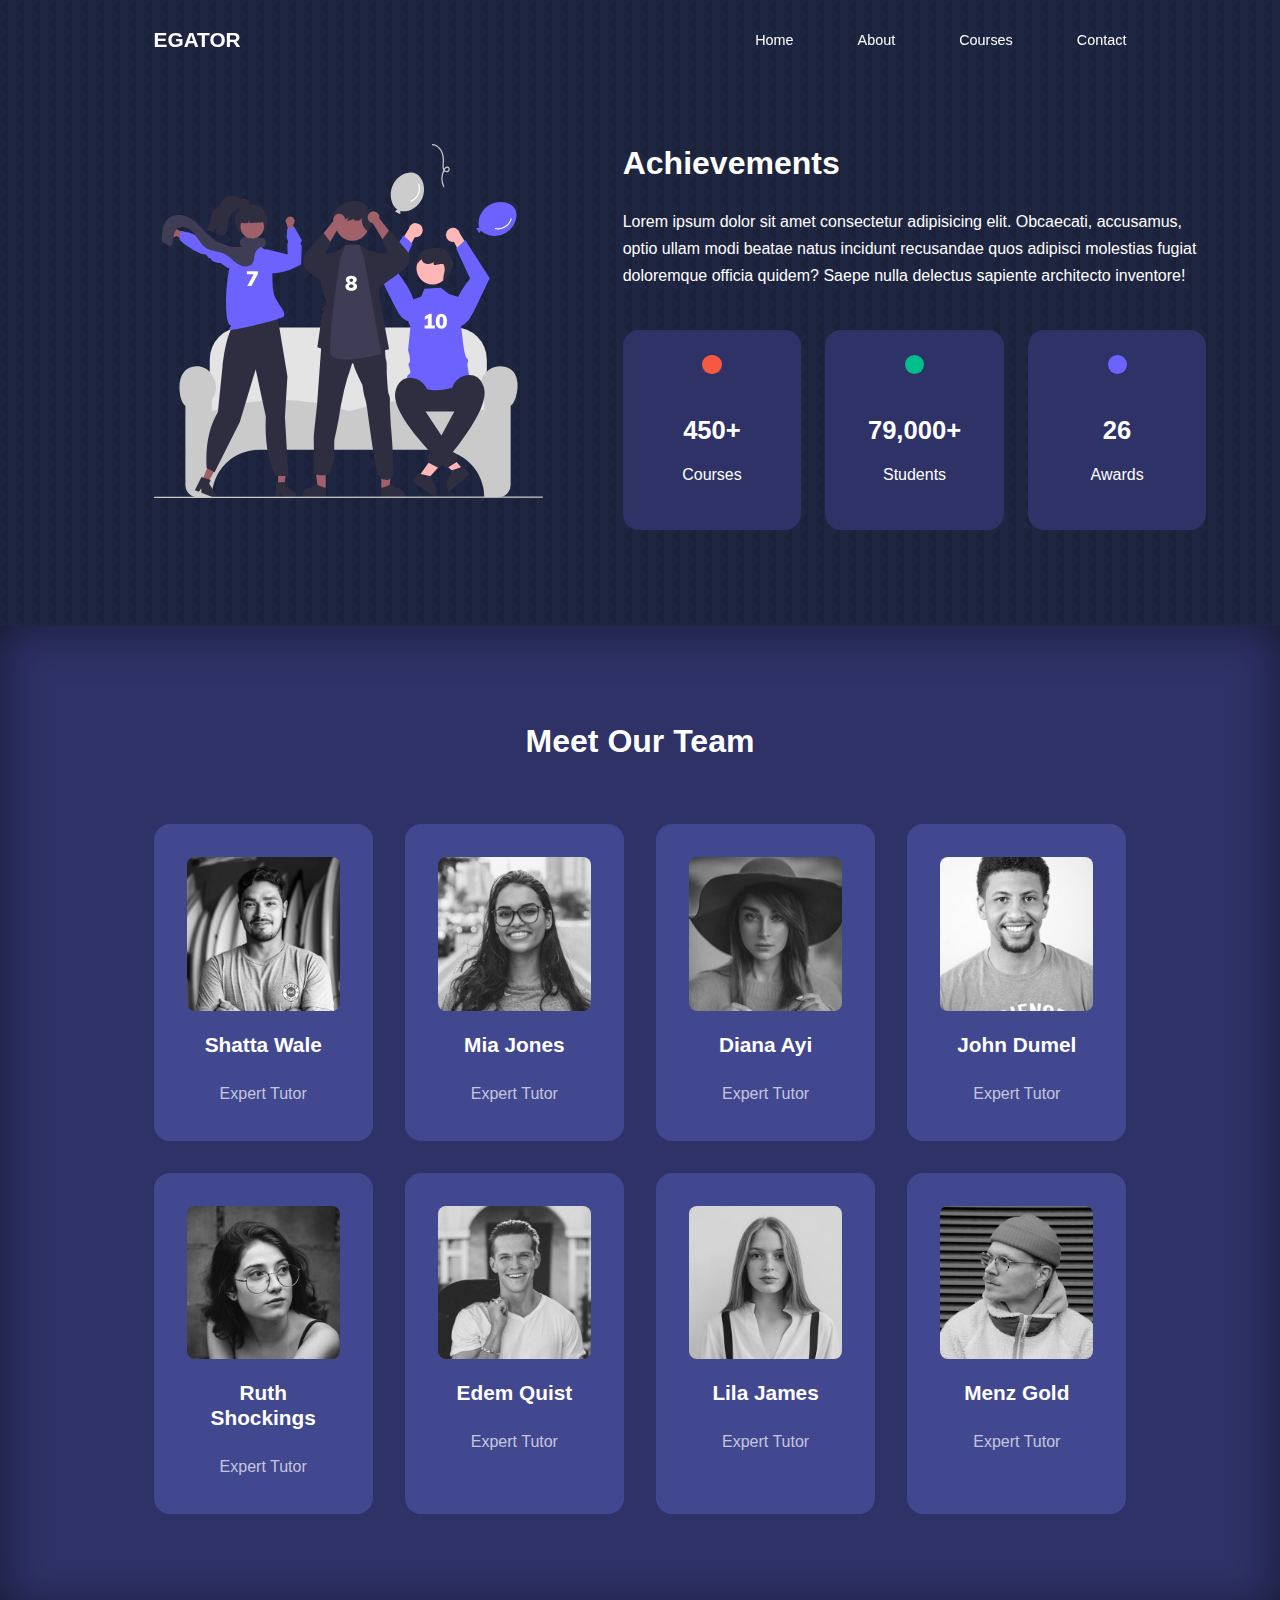
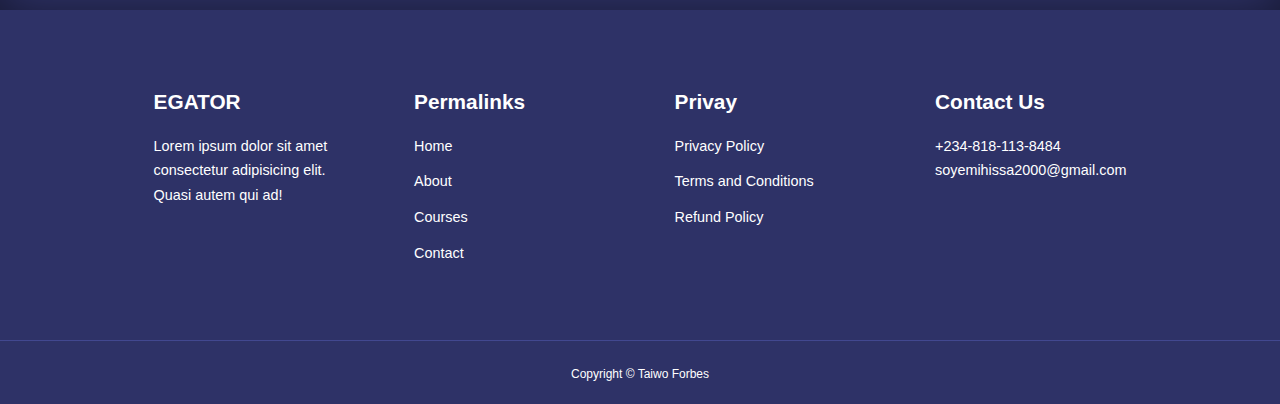
==== about.html @ 5dd90e84 "pushing all work" ====
<!DOCTYPE html>
<html lang="en">

<head>
    <meta charset="UTF-8">
    <meta http-equiv="X-UA-Compatible" content="IE=edge">
    <meta name="viewport" content="width=device-width, initial-scale=1.0">
    <title>Education Website</title>
    <link rel="stylesheet" href="./css/stlye.css">
    <link rel="stylesheet" href="./css/about.css">
    <!-- Iconscout cdn -->
    <link rel="stylesheet" href="https://unicons.iconscout.com/release/v4.0.0/css/line.css">

    <style>
        body {
            background-image: url('./assets/images/bg-texture.png');
        }
    </style>
</head>

<body>
    <nav>
        <div class="container nav__container">
            <a href="index.html">
                <h4>EGATOR</h4>
            </a>
            <ul class="nav__menu">
                <li><a href="index.html">Home</a></li>
                <li><a href="about.html">About</a></li>
                <li><a href="courses.html">Courses</a></li>
                <li><a href="contact.html">Contact</a></li>
            </ul>
            <button id="open-menu-btn">
                <i class="uil uil-bars"></i>
            </button>
            <button id="close-menu-btn">
                <i class="uil uil-multiply"></i>
            </button>
        </div>
    </nav>
    <!-- ========= END OF NVBAR ==========-->


    <section class="about__achievements">
        <div class="container about__achievements-container">
            <div class="about__achievements-left">
                <img src="./assets/images/about achievements.svg" alt="">
            </div>

            <div class="about__achievements-right">
                <h1>Achievements</h1>
                <p>
                    Lorem ipsum dolor sit amet consectetur adipisicing elit. Obcaecati, accusamus, optio ullam modi beatae natus incidunt recusandae quos adipisci molestias fugiat doloremque officia quidem? Saepe nulla delectus sapiente architecto inventore!
                </p>

                <div class="achievements__cards">
                    
                    <article class="achievement__card">
                       <span class="achievement__icon">
                        <i class="uil uil-video"></i>
                       </span> 
                       <h3>450+</h3>
                       <p>Courses </p>
                    </article>

                    <article class="achievement__card">
                       <span class="achievement__icon">
                        <i class="uil uil-users-alt"></i>
                       </span> 
                       <h3>79,000+</h3>
                       <p>Students</p>
                    </article>

                    <article class="achievement__card">
                       <span class="achievement__icon">
                        <i class="uil uil-trophy"></i>
                       </span> 
                       <h3>26</h3>
                       <p>Awards</p>
                    </article>
                </div>
            </div>

        </div>
    </section>

    <!-- ================= END OF ACHIEVEMENTS ================ -->

    <section class="team">
        <h2>Meet Our Team</h2>
        <div class="container team__container">
            
           <article class="team__member">
            <div class="team__member-image">
              <img src="./assets/images/tm1.jpg" alt="">  
            </div>
            <div class="team__member-info">
                <h4>Shatta Wale</h4>
                <p>Expert Tutor</p>
            </div>
            <div class="team__member-socials">
                <a href="http://instagram.com" target="_blank"> <i class="uil uil-instagram"></i></a>
                <a href="http://twitter.com" target="_blank"> <i class="uil uli-twitter-alt"></i></a>
                <a href="http://linkedin.com" target="_blank"> <i class="uil uli-linkdedin-alt"></i></a>
            </div>
           </article> 

           
        </div>
    </section>



    <!-- =============== FOOTER =============== -->
    <footer class="footer">
        <div class="container footer__container">
            <div class="footer__1">
                <a href="index.html" class="footer__logo">
                    <h4>EGATOR</h4>
                </a>
                <p>Lorem ipsum dolor sit amet consectetur adipisicing elit. Quasi autem qui ad!</p>
            </div>

            <div class="footer__2">
                <h4>Permalinks</h4>
                <ul>
                    <li><a href="index.html">Home</a></li>
                    <li><a href="about.html">About</a></li>
                    <li><a href="course.html">Courses</a></li>
                    <li><a href="contact.html">Contact</a></li>
                </ul>
            </div>

            <div class="footer__3">
                <h4>Privay</h4>
                <ul class="privacy">
                    <li><a href="#">Privacy Policy</a></li>
                    <li><a href="#">Terms and Conditions</a></li>
                    <li><a href="#">Refund Policy</a></li>
                </ul>
            </div>

            <div class="footer__4">
                <h4>Contact Us</h4>
                <div>
                    <p>+234-818-113-8484</p>
                    <p>soyemihissa2000@gmail.com</p>
                </div>

                <ul class="footer__socials">
                    <li>
                        <a href="#"><i class="uil uil-facebook-f"></i></a>
                    </li>
                    <li>
                        <a href="#"><i class="uil uil-instagram-alt"></i></a>
                    </li>
                    <li>
                        <a href="#"><i class="uil uil-twitter"></i></a>
                    </li>
                    <li>
                        <a href="#"><i class="uil uil-linkedin"></i></a>
                    </li>
                </ul>
            </div>

        </div>

        <div class="footer__copyright">
            <small>Copyright &copy; Taiwo Forbes</small>
        </div>
    </footer>

    <!-- ====================  END OF FOOTER ====================== -->

    <!-- Javascript -->
    <script src="main.js"></script>
    <script src="about.js"></script>
</body>

</html>
---- css/stlye.css ----
* {
    margin: 0;
    padding: 0;
    border: 0;
    outline: 0;
    box-sizing: border-box;
    text-decoration: none;
    list-style: none;
}

:root {
    --color-primary: #6c63ff;
    --color-success: #00bf8c;
    --color-warning: #f7c94b;
    --color-danger: #f75842;
    --color-danger-variant: rgba(247, 88, 66, 0.4);
    --color-white: #fff;
    --color-light: rgba(255, 255, 255, 0.7);
    --color-black: #000;
    --color-bg: #1f2641;
    --color-bg1: #2e3267;
    --color-bg2: #424890;

    --container-width-lg: 76%;
    --container-width-md: 90%;
    --container-width-sm: 94%;

    --transition: all 400ms ease;

}

body {
    font-family: 'Montserrat', sans-serif;
    line-height: 1.7;
    color: var(--color-white);
    background-color: var(--color-bg);
}

.container {
    width: var(--container-width-lg);
    margin: 0 auto;

}

section {
    padding: 6rem 0;
}

section h2 {
    text-align: center;
    margin-bottom: 4rem;
}

h1,
h2,
h3,
h4,
h5 {
    line-height: 1.2;
}

h2 {
    font-size: 2rem;
}

h3 {
    font-size: 1.6rem;
}

h4 {
    font-size: 1.3rem;
}

a {
    color: var(--color-white);
}

img {
    width: 100%;
    display: block;
    object-fit: cover;
}

.btn {
    display: inline-block;
    background-color: var(--color-white);
    color: var(--color-black);
    padding: 1rem 2rem;
    border: 1px solid transparent;
    font-weight: 500;
    transition: var(--transition);
}

.btn:hover {
    background: transparent;
    color: var(--color-white);
    border-color: var(--color-white);
}

.btn-primary {
    background-color: var(--color-danger);
    color: var(--color-white);
}

/* =============== NAVBAR ============= */
nav {
    background: transparent;
    width: 100vw;
    height: 5rem;
    position: fixed;
    top: 0;
    z-index: 11;
}

/* For Javascript Scroll */
.window-scroll {
    background-color: var(--color-primary);
    box-shadow: 0 1rem 2rem rgba(0, 0, 0, 0.2);
}

.nav__container {
    height: 100%;
    display: flex;
    justify-content: space-between;
    align-items: center;
}

nav button {
    display: none;
}

.nav__menu {
    display: flex;
    align-items: center;
    gap: 4rem;

}

.nav__menu a {
    font-size: 0.9rem;
    transition: var(--transition);
}

.nav__menu a:hover {
    color: var(--color-bg2);
}

/* =========== HEADER ============= */
header {
    position: relative;
    top: 5rem;
    overflow: hidden;
    height: 70vh;
    margin-bottom: 5rem;
}

.header__container {
    display: grid;
    grid-template-columns: 1fr 1fr;
    align-items: center;
    gap: 5rem;
    height: 100%;
}

.header__left p {
    margin: 1rem 0 2.4rem;
}

/* ============== CATEGORIES ============== */
.categories {
    background-color: var(--color-bg1);
    height: 32rem;
}

.categories h1 {
    line-height: 1;
    margin-bottom: 1rem;
}

.categories__container {
    display: grid;
    grid-template-columns: 40% 60%;
    /* gap: 4rem; */
}

.categories__left {
    margin-right: 4rem;
}

.categories__left p {
    margin: 1rem 0 3rem;
}

.categories__right {
    display: grid;
    grid-template-columns: repeat(3, 1fr);
    gap: 1.2rem;
}

.category {
    background-color: var(--color-bg2);
    padding: 2rem;
    border-radius: 2rem;
    transition: var(--transition);
}

.category:hover {
    box-shadow: 0 3rem 3rem rgba(0, 0, 0, 0.3);
    z-index: 1;
}

.category:nth-child(2) .category__icon {
    background: var(--color-danger);
}

.category:nth-child(3) .category__icon {
    background: var(--color-success);
}

.category:nth-child(4) .category__icon {
    background: var(--color-warning);
}

.category:nth-child(5) .category__icon {
    background: var(--color-success);
}


.category__icon {
    background-color: var(--color-primary);
    padding: 0.7rem;
    border-radius: 0.9rem;
}

.category h5 {
    margin: 2rem 0 1rem;
}

.category p {
    font-size: 0.85rem;
}


/* =============== POPULAR COURSES ================== */
.courses {
    margin-top: 10rem;
}

.courses__container {
    display: grid;
    grid-template-columns: repeat(3, 1fr);
    gap: 2rem;
}

.course {
    background-color: var(--color-bg1);
    text-align: center;
    border: 1px solid transparent;
    transition: var(--transition);
}

.course:hover {
    background: transparent;
    border-color: var(--color-primary);
}

.course__info {
    padding: 2rem;
}

.course__info p {
    margin: 1.2rem 0 2rem;
    font-size: 0.9rem;
}


/* =============== FAQS ================= */
.faqs {
    background: var(--color-bg1);
    box-shadow: inset 0 0 3rem rgba(0, 0, 0, .5);
}

.faqs__container {
    display: grid;
    grid-template-columns: 1fr 1fr;
    gap: 1rem;
}

.faq {
    padding: 2rem;
    display: flex;
    align-items: center;
    gap: 1.4rem;
    height: fit-content;
    background: var(--color-primary);
    cursor: pointer;
}

.faq h4 {
    font-size: 1rem;
    line-height: 2.2;
}

.faq__icon {
    align-self: flex-start;
    font-size: 1.2rem;
}

.faq p {
    margin-top: 0.8rem;
    display: none;
}

.faq.open p {
    display: block;
}

/* ============== TESTIMONAILS ============ */
.testimonials__container {
    overflow-x: hidden;
    position: relative;
    margin-bottom: 5rem;
}

.testimonial {
    padding-top: 2rem;
}

.avatar {
    width: 6rem;
    height: 6rem;
    border-radius: 50%;
    overflow: hidden;
    margin: 0 auto 1rem;
    border: 1rem solid var(--color-bg1);
}

.testimonial__info {
    text-align: center;
}

.testimonial__body {
    background: var(--color-primary);
    padding: 2rem;
    margin-top: 3rem;
    position: relative;
}

.testimonial__body ::before {
    content: '';
    display: block;
    background: linear-gradient(135deg,
            transparent,
            var(--color-primary),
            var(--color-primary),
            var(--color-primary));
    width: 3rem;
    height: 3rem;
    position: absolute;
    left: 48%;
    top: -1.5rem;
    transform: rotate(45deg);
}

/* ========== FOOTER =========== */
footer {
    background: var(--color-bg1);
    padding-top: 5rem;
    font-size: 0.9rem;
}

.footer__container {
    display: grid;
    grid-template-columns: repeat(4, 1fr);
    gap: 5rem;
}

.footer__container>div h4 {
    margin-bottom: 1.2rem;
}

.footer__1 p {
    margin: 0 0 2rem;
}

footer ul li {
    margin-bottom: 0.7rem;
}

footer ul li a:hover {
    text-decoration: underline;
}

.footer__socials {
    display: flex;
    gap: 1rem;
    font-size: 1.2rem;
    margin-top: 2rem;
}

.footer__copyright {
    text-align: center;
    margin-top: 4rem;
    padding: 1.2rem 0;
    border-top: 1px solid var(--color-bg2);
}

/* ====================== MEDIA QUERIES (TABLETS) ===================== */

@media screen and (max-width:1024px) {

    .container {
        width: var(--container-width-md);
    }

    h1 {
        font-size: 2.2rem;
    }

    h2 {
        font-size: 1.7rem;
    }

    h3 {
        font-size: 1.4rem;
    }

    h4 {
        font-size: 1.2rem;
    }

    nav button {
        display: inline-block;
        background: transparent;
        font-size: 1.8rem;
        color: var(--color-white);
        cursor: pointer;
    }

    nav button#close-menu-btn {
        display: none;
    }

    .nav__menu {
        position: fixed;
        top: 5rem;
        right: 5%;
        height: fit-content;
        width: 18rem;
        flex-direction: column;
        gap: 0;
        display: none;
    }

    .show__menu {
        display: block;
    }

    .nav__menu li {
        width: 100%;
        height: 5.8rem;
        animation: animateNavItem 400ms linear forwards;
        transform-origin: top right;
        transition: var(--transition);
        opacity: 0;
    }

    .nav__menu li:nth-child(2) {
        animation-delay: 200ms;
    }

    .nav__menu li:nth-child(3) {
        animation-delay: 400ms;
    }

    .nav__menu li:nth-child(4) {
        animation-delay: 600ms;
    }

    @keyframes animateNavItem {
        0% {
            transform: rotate(-90deg) rotateX(90deg) scale(0.1);
        }

        100% {
            transform: rotate(0) rotateX(0) scale(1);
            opacity: 1;
        }
    }

    .nav__menu li a {
        background-color: var(--color-primary);
        box-shadow: -4rem 6rem 10rem rgba(0, 0, 0, 0.6);
        width: 100%;
        height: 100%;
        display: grid;
        place-items: center;
    }

    .nav__menu li a:hover {
        background: var(--color-bg2);
        color: var(--color-white);
    }

    header {
        height: 52vh;
        margin-bottom: 4rem;
    }

    .header__container {
        gap: 0;
        padding-bottom: 3rem;
    }

    .categories {
        height: auto;
    }

    .categories__container {
        grid-template-columns: 1fr;
        gap: 3rem;
    }

    .categories__left {
        margin-right: 0;
    }


    .courses {
        margin-top: 0;
    }

    .courses__container {
        grid-template-columns: 1fr 1fr;
    }

    .faqs__container {
        grid-template-columns: 1fr;
    }

    .faq {
        padding: 1.5rem;
    }


    .footer__container {
        grid-template-columns: 1fr 1fr;
    }
}


/* ====================== MEDIA QUERIES (MOBLIE) ===================== */
@media screen and (max-width:600px) {
    .container {
        width: var(--container-width-sm);
    }

    .nav__menu {
        right: 3%;
    }

    header {
        height: 100vh;
    }

    .header__container {
        grid-template-columns: 1fr;
        text-align: center;
        margin-top: 0;
    }

    .header__left p {
        margin-bottom: 1.3rem;
    }

    .categories__right {
        grid-template-columns: 1fr 1fr;
        gap: 0.7rem;
    }

    .category {
        padding: 1rem;
        border-radius: 1rem;
    }

    .category__icon {
        margin-top: 4px;
        display: inline-block;
    }

    .courses__container{
        grid-template-columns: 1fr;
    }

    .testimonial__body{
        padding: 1.2rem;
    }

    .footer__container{
        grid-template-columns: 1fr;
        text-align: center;
        gap: 2rem;
    }

    .footer__1 p{
        margin: 1rem auto;
    }
    .footer__socials{
        justify-content: center;
    }
}
---- css/about.css ----
/* ============== ACHIEVEMENTS ================== */
.about__achievements{
    margin-top: 3rem;
}

.about__achievements-container {
    display: grid;
    grid-template-columns: 40% 60%;
    gap: 5rem;
}

.about__achievements-right > p {
    margin: 1.6rem 0 2.5rem;
}

.achievements__cards{
    display: grid;
    grid-template-columns: repeat(3,1fr);
    gap: 1.5rem;
}

.achievement__card{
    background: var(--color-bg1);
    padding: 1.6rem;
    border-radius: 1rem;
    text-align: center;
    transition: var(--transition);
}

.achievement__card:hover{
    background: var(--color-bg2);
    box-shadow: 0 3rem 3rem rgba(0, 0, 0, 0.3);
}

.achievement__icon{
    background-color: var(--color-danger);
    padding: 0.6rem;
    border-radius: 1rem;
    display: inline-block;
    margin-bottom: 2rem;
    font-size: 2rem;
}
.achievement__card:nth-child(2) .achievement__icon{
    background-color: var(--color-success);
}
.achievement__card:nth-child(3) .achievement__icon{
    background-color: var(--color-primary);
}

.achievement__card p {
    margin: 1rem;
}


/* ================= TEAM ================== */
.team{
    background: var(--color-bg1);
    box-shadow: inset 0  0 3rem rgba(0, 0, 0, 0.5);
}

.team__container{
    display: grid;
    grid-template-columns: repeat(4,1fr);
    gap: 2rem;
}

.team__member {
    background: var(--color-bg2);
    padding: 2rem;
    border: 1px solid transparent;
    transition: var(--transition);
    position: relative;
    overflow: hidden;
    border-radius: 1rem;
}

.team__member:hover{
    background: transparent;
    border-color: var(--color-primary);
}

.team__member-image img{
    filter: saturate(0);
    border-radius: .5rem;
}
.team__member:hover img{
    filter: saturate(1);
}

.team__member-info *{
    text-align: center;
    margin-top: 1.4rem;
}

.team__member-info p {
    color: var(--color-light);
}

.team__member-socials{
    position: absolute;
    top: 50%;
    transform: translateY(-50%);
    right: -100%;
    display: flex;
    flex-direction: column;
    background-color: var(--color-primary);
    border-radius: 1rem 0 0 1rem;
    box-shadow: -2rem 0 2rem rgba(0, 0, 0, 0.3);
    transition: var(--transition);
}

.team__member:hover .team__member-socials{
    right: 0;
}

.team__member-socials a {
    padding: 1rem;

}

/* ====================== MEDIA QUERIES (TABLETS) ===================== */
@media screen and (max-width:1024px) {
    .about__achievements{
        margin-top: 2rem;
    }

    .about__achievements-container{
        grid-template-columns: 1fr;
        gap: 4rem;
    }
    .about__achievements-left{
        width: 80%;
        margin: 0 auto;
    }

    .team__container{
        grid-template-columns: repeat(3,1fr);
        gap: 1.5rem;
    }

    .team__member{
        padding: 1rem;
    }
    
}

/* ====================== MEDIA QUERIES (MOBILE) ===================== */
@media screen and (max-width:600px) {
    .achievements__cards{
        grid-template-columns: 1fr 1fr;
    }
    .team__container{
        grid-template-columns: 1fr 1fr;
        gap: 0.7rem;
    }

    .team__member{
        padding: 0.2rem;
    }

    .team__member p {
        margin-bottom: 1.5rem;
    }
}
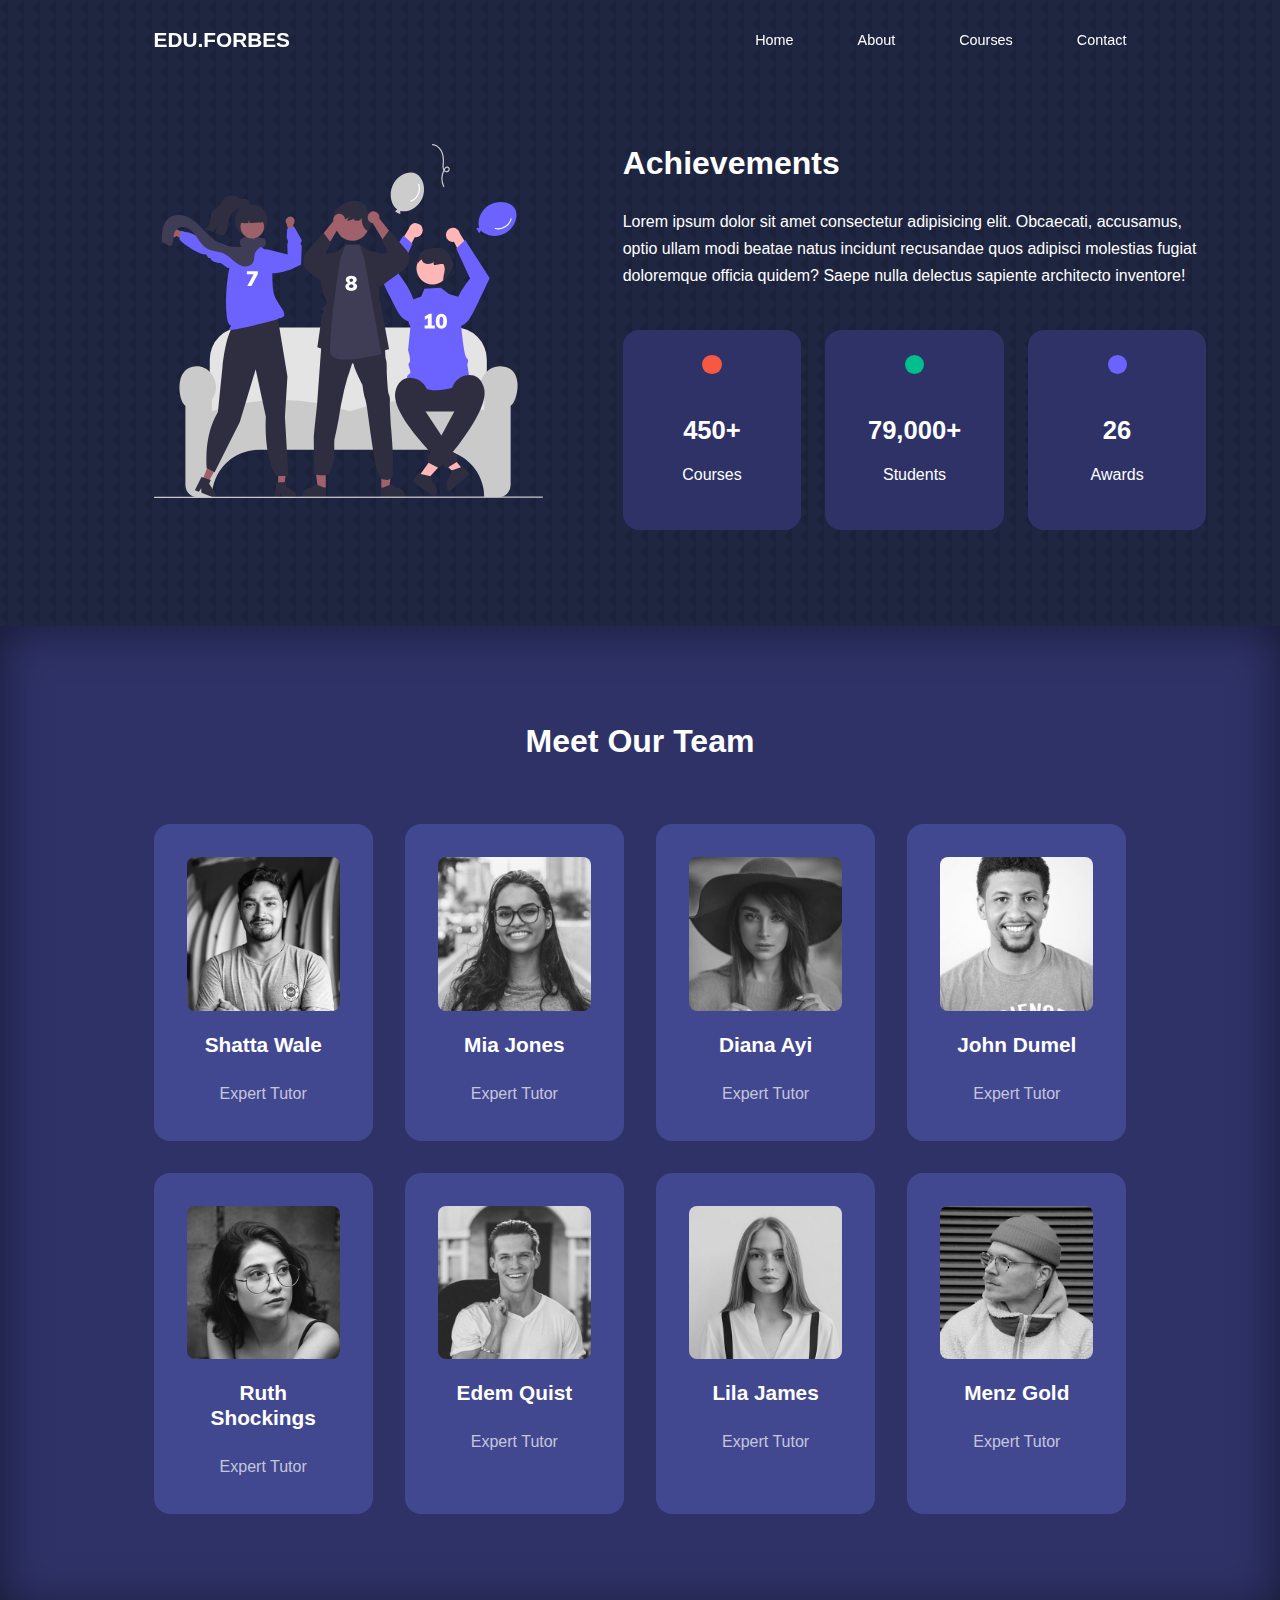
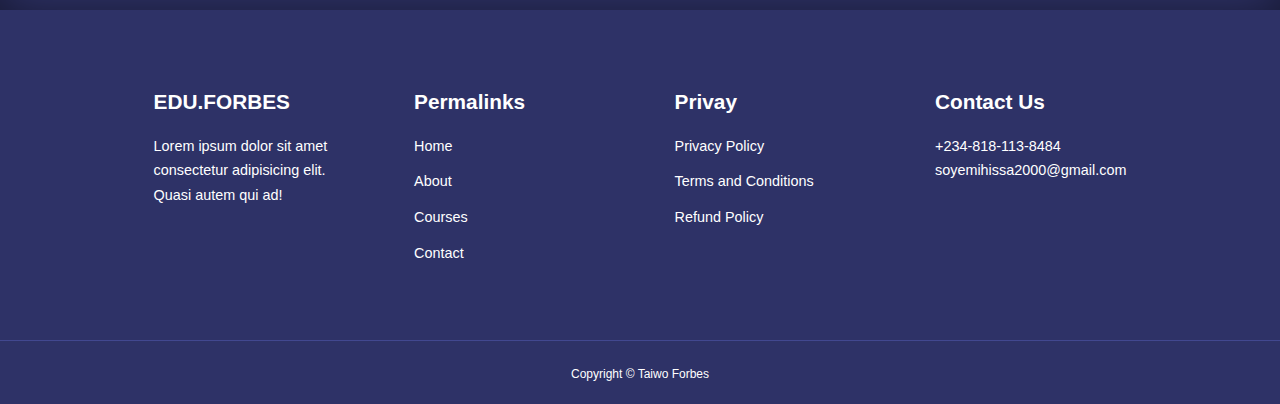
==== commit 09687fad: "changes made on some files" ====
--- a/about.html
+++ b/about.html
@@ -22,7 +22,7 @@
     <nav>
         <div class="container nav__container">
             <a href="index.html">
-                <h4>EGATOR</h4>
+                <h4>EDU.FORBES</h4>
             </a>
             <ul class="nav__menu">
                 <li><a href="index.html">Home</a></li>
@@ -99,9 +99,9 @@
                 <p>Expert Tutor</p>
             </div>
             <div class="team__member-socials">
-                <a href="http://instagram.com" target="_blank"> <i class="uil uil-instagram"></i></a>
-                <a href="http://twitter.com" target="_blank"> <i class="uil uli-twitter-alt"></i></a>
-                <a href="http://linkedin.com" target="_blank"> <i class="uil uli-linkdedin-alt"></i></a>
+                <a href="http://instagram.com" target="_blank"> <i class="uil uil-instagram-alt"></i></a>
+                <a href="http://twitter.com" target="_blank"> <i class="uil uil-twitter"></i></a>
+                <a href="http://linkedin.com" target="_blank"> <i class="uil uil-linkedin"></i></a>
             </div>
            </article> 
 
@@ -116,7 +116,7 @@
         <div class="container footer__container">
             <div class="footer__1">
                 <a href="index.html" class="footer__logo">
-                    <h4>EGATOR</h4>
+                    <h4>EDU.FORBES</h4>
                 </a>
                 <p>Lorem ipsum dolor sit amet consectetur adipisicing elit. Quasi autem qui ad!</p>
             </div>
--- a/css/stlye.css
+++ b/css/stlye.css
@@ -320,6 +320,7 @@
     overflow-x: hidden;
     position: relative;
     margin-bottom: 5rem;
+    
 }
 
 .testimonial {
